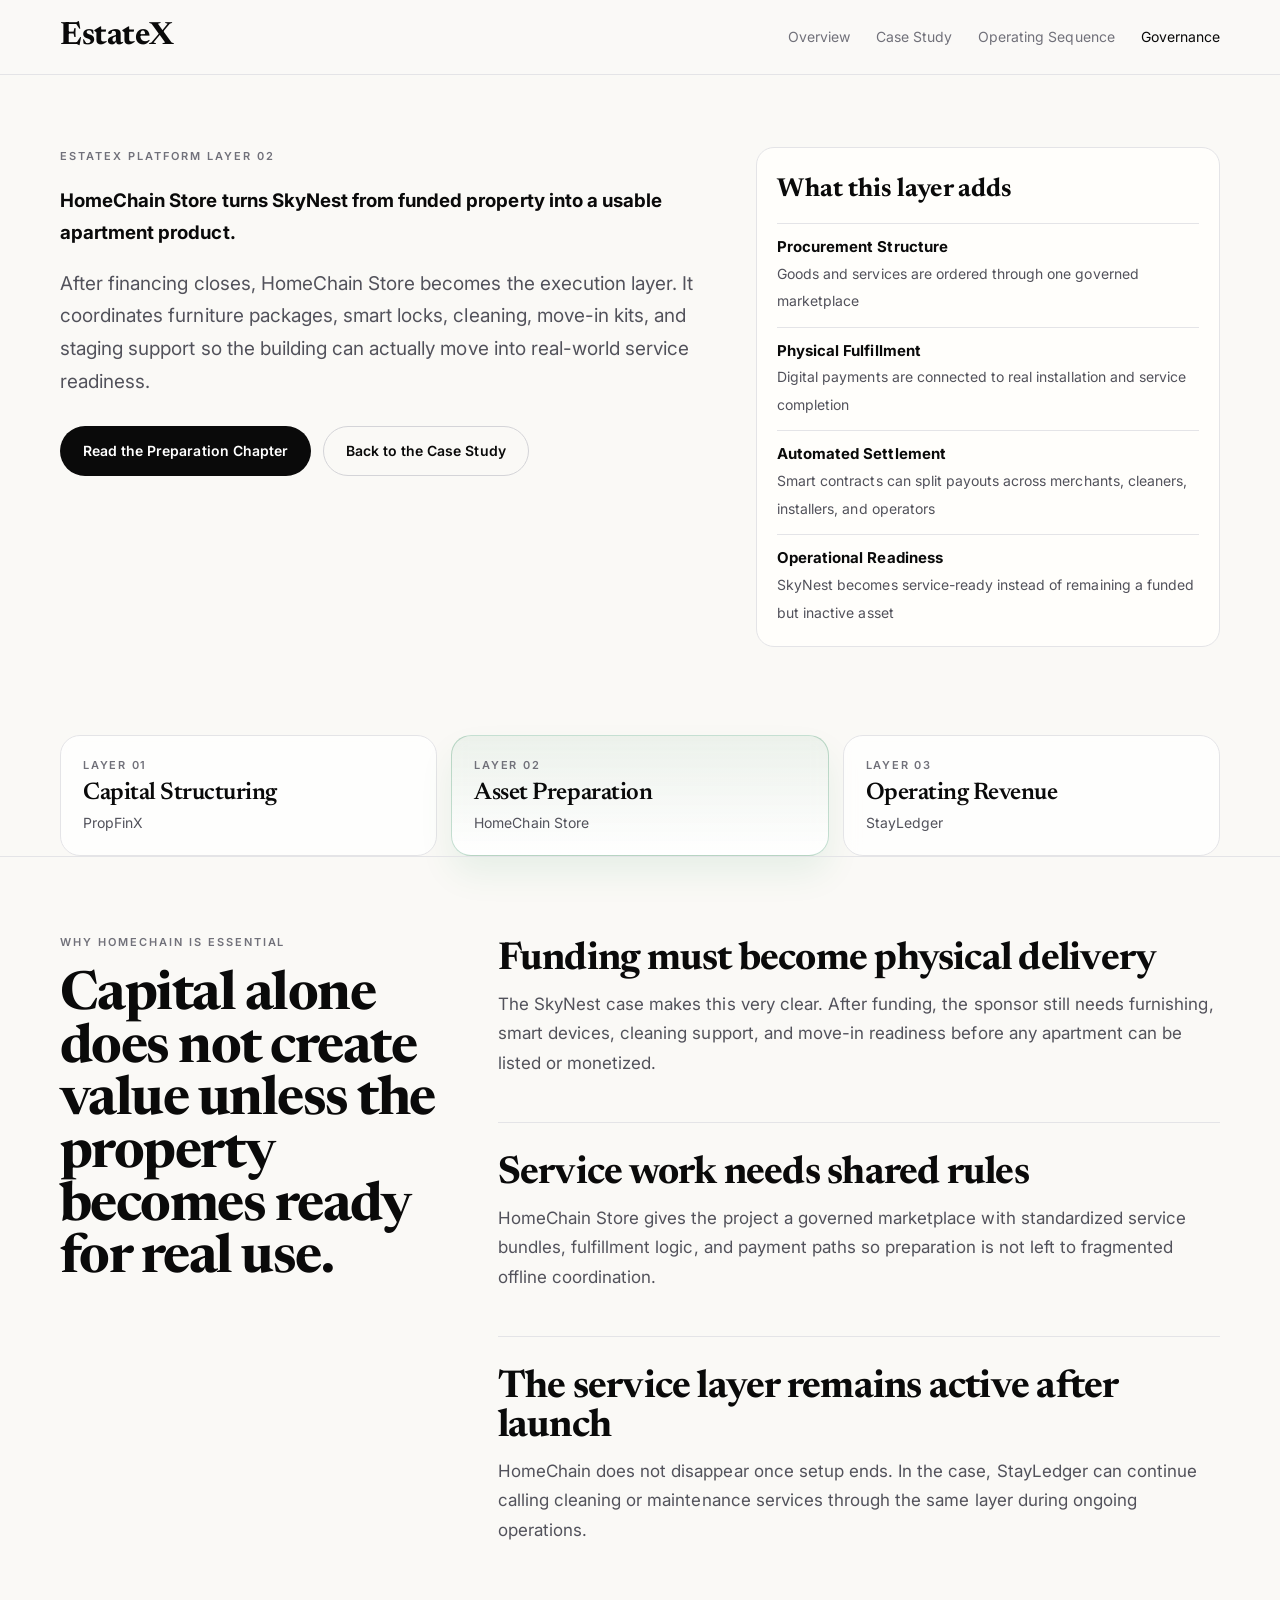
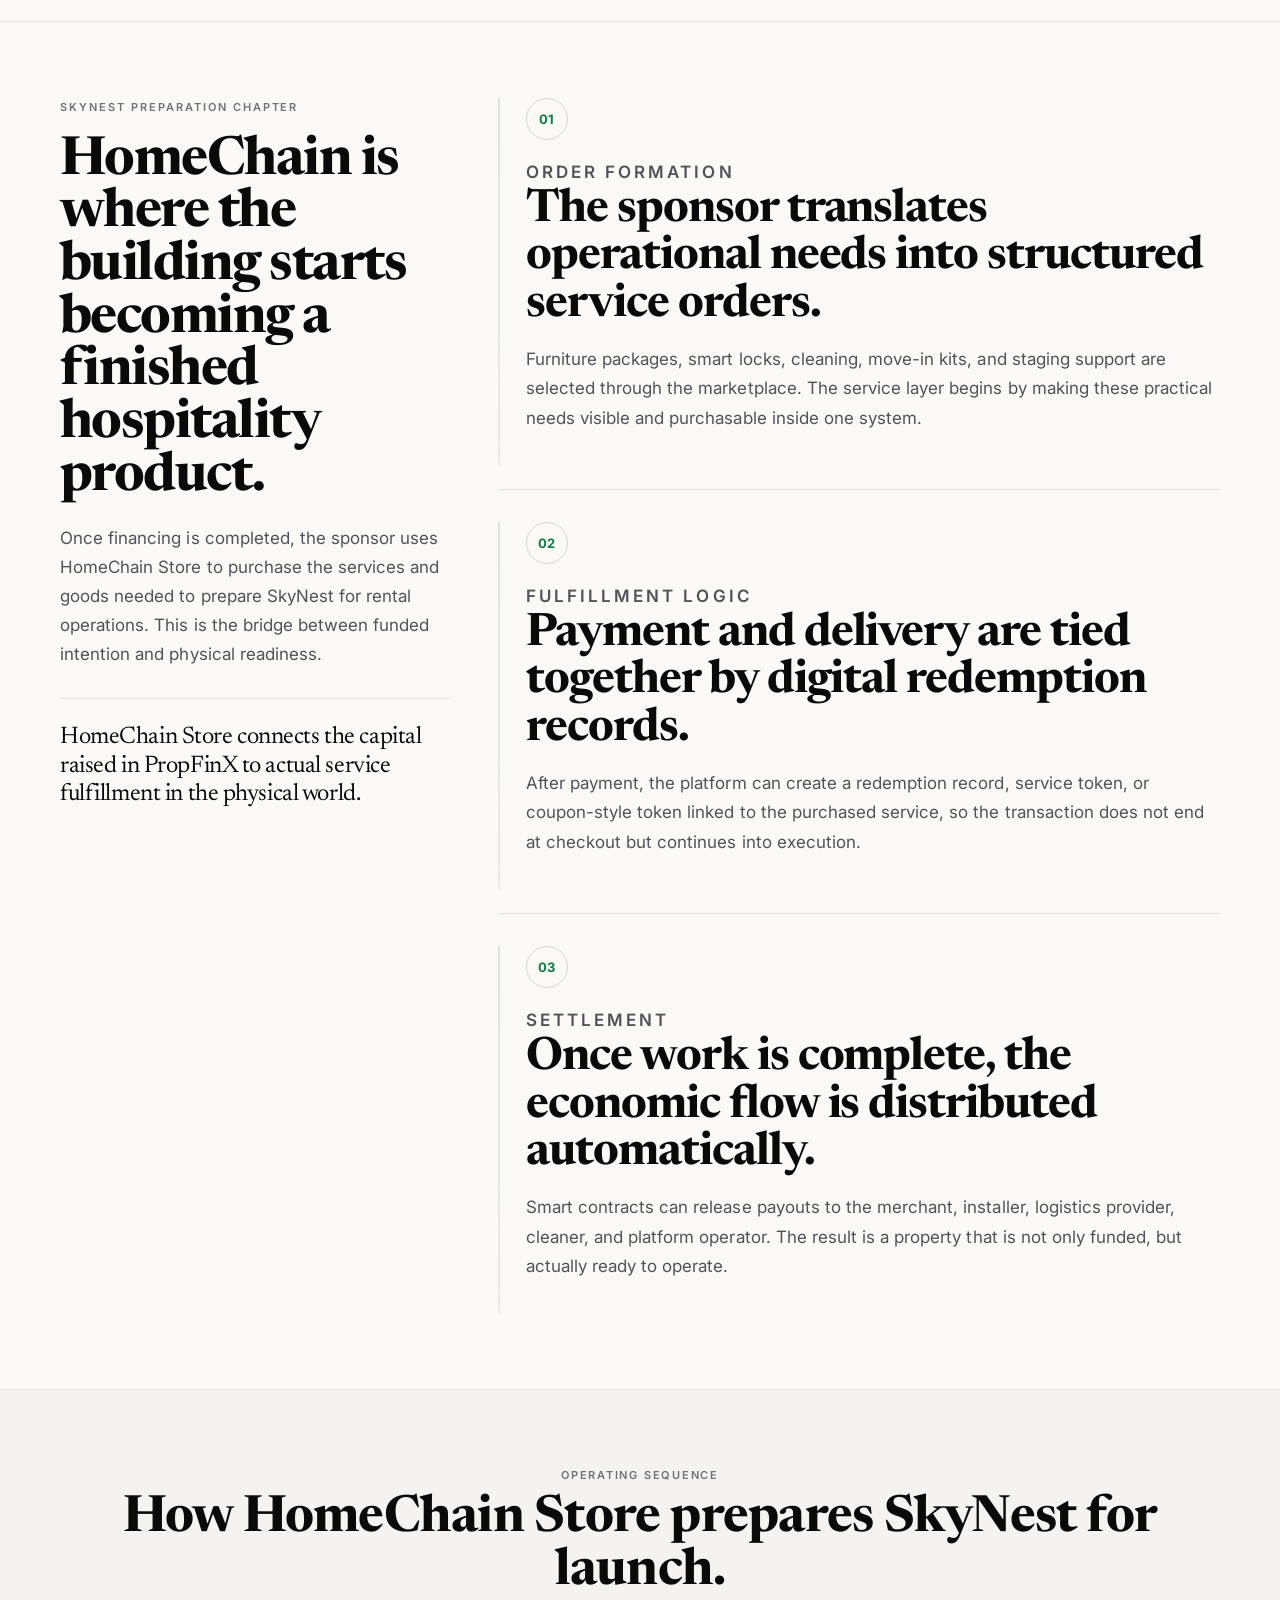
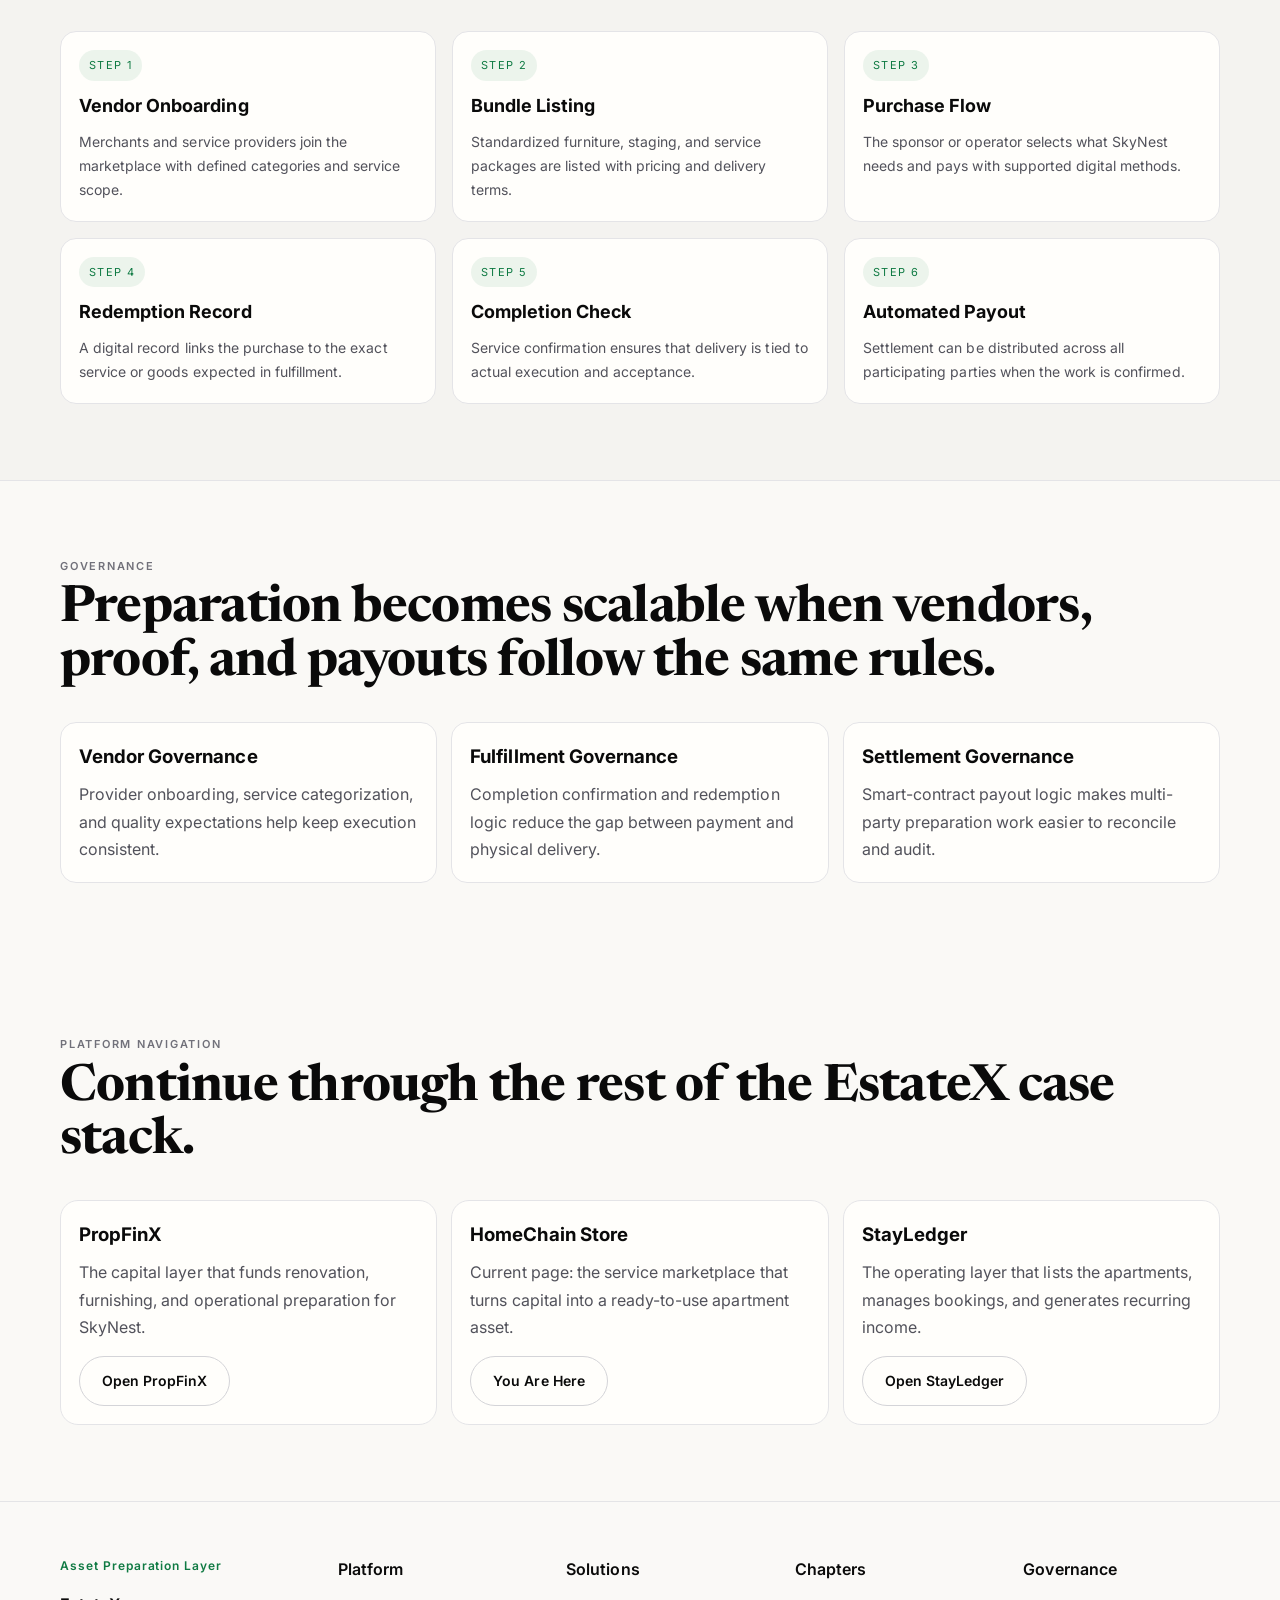
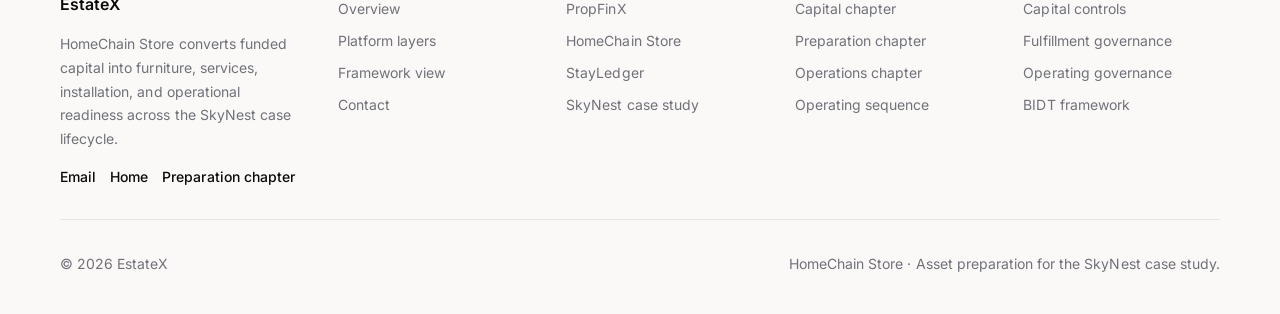
==== homechain.html @ 95f7ba88 "Refine EstateX case study site experience" ====
<!doctype html>
<html lang="en">
  <head>
    <meta charset="UTF-8" />
    <meta name="viewport" content="width=device-width, initial-scale=1.0" />
    <title>HomeChain Store | EstateX</title>
    <link rel="preconnect" href="https://fonts.googleapis.com" />
    <link rel="preconnect" href="https://fonts.gstatic.com" crossorigin />
    <link
      href="https://fonts.googleapis.com/css2?family=Inter:wght@400;500;600;700&family=Newsreader:opsz,wght@6..72,500;6..72,700&display=swap"
      rel="stylesheet"
    />
    <link rel="stylesheet" href="styles.css" />
  </head>
  <body>
    <div class="progress"></div>
    <header class="site-header">
      <div class="shell header-inner">
        <a class="brand" href="index.html">EstateX</a>
        <nav class="nav">
          <a href="#overview" class="scroll-link">Overview</a>
          <a href="#case" class="scroll-link">Case Study</a>
          <a href="#model" class="scroll-link">Operating Sequence</a>
          <a href="#controls" class="scroll-link">Governance</a>
        </nav>
        <button class="nav-toggle" aria-label="Open navigation">Menu</button>
      </div>
    </header>

    <main>
      <section class="section prop-hero" data-reveal>
        <div class="shell prop-hero-grid">
          <article>
            <p class="eyebrow">EstateX Platform Layer 02</p>
            <h1>HomeChain Store turns SkyNest from funded property into a usable apartment product.</h1>
            <p class="lead">
              After financing closes, HomeChain Store becomes the execution layer. It coordinates furniture packages,
              smart locks, cleaning, move-in kits, and staging support so the building can actually move into
              real-world service readiness.
            </p>
            <div class="hero-actions">
              <a class="button solid scroll-link" href="#case">Read the Preparation Chapter</a>
              <a class="button ghost" href="index.html">Back to the Case Study</a>
            </div>
          </article>
          <aside class="prop-kpi">
            <h3>What this layer adds</h3>
            <ul>
              <li><strong>Procurement Structure</strong><span>Goods and services are ordered through one governed marketplace</span></li>
              <li><strong>Physical Fulfillment</strong><span>Digital payments are connected to real installation and service completion</span></li>
              <li><strong>Automated Settlement</strong><span>Smart contracts can split payouts across merchants, cleaners, installers, and operators</span></li>
              <li><strong>Operational Readiness</strong><span>SkyNest becomes service-ready instead of remaining a funded but inactive asset</span></li>
            </ul>
          </aside>
        </div>
      </section>

      <section class="service-stageband section-tight" data-reveal>
        <div class="shell service-stagegrid">
          <a class="service-stage" href="propfinx.html">
            <span>Layer 01</span>
            <strong>Capital Structuring</strong>
            <em>PropFinX</em>
          </a>
          <a class="service-stage is-current" href="homechain.html">
            <span>Layer 02</span>
            <strong>Asset Preparation</strong>
            <em>HomeChain Store</em>
          </a>
          <a class="service-stage" href="stayledger.html">
            <span>Layer 03</span>
            <strong>Operating Revenue</strong>
            <em>StayLedger</em>
          </a>
        </div>
      </section>

      <section id="overview" class="section section-divided" data-reveal>
        <div class="shell editorial-split">
          <div class="editorial-heading">
            <p class="section-kicker">Why HomeChain is essential</p>
            <h2>Capital alone does not create value unless the property becomes ready for real use.</h2>
          </div>
          <div class="editorial-list">
            <article class="editorial-item">
              <h3>Funding must become physical delivery</h3>
              <p>
                The SkyNest case makes this very clear. After funding, the sponsor still needs furnishing, smart
                devices, cleaning support, and move-in readiness before any apartment can be listed or monetized.
              </p>
            </article>
            <article class="editorial-item">
              <h3>Service work needs shared rules</h3>
              <p>
                HomeChain Store gives the project a governed marketplace with standardized service bundles, fulfillment
                logic, and payment paths so preparation is not left to fragmented offline coordination.
              </p>
            </article>
            <article class="editorial-item">
              <h3>The service layer remains active after launch</h3>
              <p>
                HomeChain does not disappear once setup ends. In the case, StayLedger can continue calling cleaning or
                maintenance services through the same layer during ongoing operations.
              </p>
            </article>
          </div>
        </div>
      </section>

      <section id="case" class="section" data-reveal>
        <div class="shell editorial-split case-layout">
          <div class="editorial-heading sticky-column">
            <p class="section-kicker">SkyNest Preparation Chapter</p>
            <h2>HomeChain is where the building starts becoming a finished hospitality product.</h2>
            <p class="case-intro">
              Once financing is completed, the sponsor uses HomeChain Store to purchase the services and goods needed
              to prepare SkyNest for rental operations. This is the bridge between funded intention and physical
              readiness.
            </p>
            <div class="case-pullquote">
              <p>HomeChain Store connects the capital raised in PropFinX to actual service fulfillment in the physical world.</p>
            </div>
          </div>
          <div class="story-rail">
            <article class="story-step" data-reveal>
              <span class="story-index">01</span>
              <p class="story-label">Order Formation</p>
              <h3>The sponsor translates operational needs into structured service orders.</h3>
              <p>
                Furniture packages, smart locks, cleaning, move-in kits, and staging support are selected through the
                marketplace. The service layer begins by making these practical needs visible and purchasable inside
                one system.
              </p>
            </article>
            <article class="story-step" data-reveal>
              <span class="story-index">02</span>
              <p class="story-label">Fulfillment Logic</p>
              <h3>Payment and delivery are tied together by digital redemption records.</h3>
              <p>
                After payment, the platform can create a redemption record, service token, or coupon-style token linked
                to the purchased service, so the transaction does not end at checkout but continues into execution.
              </p>
            </article>
            <article class="story-step" data-reveal>
              <span class="story-index">03</span>
              <p class="story-label">Settlement</p>
              <h3>Once work is complete, the economic flow is distributed automatically.</h3>
              <p>
                Smart contracts can release payouts to the merchant, installer, logistics provider, cleaner, and
                platform operator. The result is a property that is not only funded, but actually ready to operate.
              </p>
            </article>
          </div>
        </div>
      </section>

      <section id="model" class="section alternate-bg" data-reveal>
        <div class="shell">
          <header class="section-head text-center">
            <p>Operating Sequence</p>
            <h2>How HomeChain Store prepares SkyNest for launch.</h2>
          </header>
          <div class="icon-theme-grid">
            <article>
              <div class="icon-tag">Step 1</div>
              <h3>Vendor Onboarding</h3>
              <p>Merchants and service providers join the marketplace with defined categories and service scope.</p>
            </article>
            <article>
              <div class="icon-tag">Step 2</div>
              <h3>Bundle Listing</h3>
              <p>Standardized furniture, staging, and service packages are listed with pricing and delivery terms.</p>
            </article>
            <article>
              <div class="icon-tag">Step 3</div>
              <h3>Purchase Flow</h3>
              <p>The sponsor or operator selects what SkyNest needs and pays with supported digital methods.</p>
            </article>
            <article>
              <div class="icon-tag">Step 4</div>
              <h3>Redemption Record</h3>
              <p>A digital record links the purchase to the exact service or goods expected in fulfillment.</p>
            </article>
            <article>
              <div class="icon-tag">Step 5</div>
              <h3>Completion Check</h3>
              <p>Service confirmation ensures that delivery is tied to actual execution and acceptance.</p>
            </article>
            <article>
              <div class="icon-tag">Step 6</div>
              <h3>Automated Payout</h3>
              <p>Settlement can be distributed across all participating parties when the work is confirmed.</p>
            </article>
          </div>
        </div>
      </section>

      <section id="controls" class="section" data-reveal>
        <div class="shell">
          <header class="section-head">
            <p>Governance</p>
            <h2>Preparation becomes scalable when vendors, proof, and payouts follow the same rules.</h2>
          </header>
          <div class="controls-grid">
            <article>
              <h3>Vendor Governance</h3>
              <p>Provider onboarding, service categorization, and quality expectations help keep execution consistent.</p>
            </article>
            <article>
              <h3>Fulfillment Governance</h3>
              <p>Completion confirmation and redemption logic reduce the gap between payment and physical delivery.</p>
            </article>
            <article>
              <h3>Settlement Governance</h3>
              <p>Smart-contract payout logic makes multi-party preparation work easier to reconcile and audit.</p>
            </article>
          </div>
        </div>
      </section>

      <section class="section" data-reveal>
        <div class="shell">
          <header class="section-head">
            <p>Platform Navigation</p>
            <h2>Continue through the rest of the EstateX case stack.</h2>
          </header>
          <div class="module-grid">
            <article>
              <h3>PropFinX</h3>
              <p>The capital layer that funds renovation, furnishing, and operational preparation for SkyNest.</p>
              <a class="button ghost" href="propfinx.html">Open PropFinX</a>
            </article>
            <article>
              <h3>HomeChain Store</h3>
              <p>Current page: the service marketplace that turns capital into a ready-to-use apartment asset.</p>
              <a class="button ghost" href="homechain.html">You Are Here</a>
            </article>
            <article>
              <h3>StayLedger</h3>
              <p>The operating layer that lists the apartments, manages bookings, and generates recurring income.</p>
              <a class="button ghost" href="stayledger.html">Open StayLedger</a>
            </article>
          </div>
        </div>
      </section>
    </main>

    <footer class="site-footer site-footer-rich">
      <div class="shell">
        <div class="footer-grid">
          <div class="footer-brand">
            <p class="footer-badge">Asset Preparation Layer</p>
            <h3>EstateX</h3>
            <p>
              HomeChain Store converts funded capital into furniture, services, installation, and operational readiness
              across the SkyNest case lifecycle.
            </p>
            <div class="footer-social">
              <a href="mailto:contact@estatex.io">Email</a>
              <a href="index.html">Home</a>
              <a href="#case" class="scroll-link">Preparation chapter</a>
            </div>
          </div>
          <div class="footer-column">
            <h4>Platform</h4>
            <div class="footer-links">
              <a href="index.html#overview">Overview</a>
              <a href="index.html#layers">Platform layers</a>
              <a href="index.html#bidi">Framework view</a>
              <a href="index.html#cta">Contact</a>
            </div>
          </div>
          <div class="footer-column">
            <h4>Solutions</h4>
            <div class="footer-links">
              <a href="propfinx.html">PropFinX</a>
              <a href="homechain.html">HomeChain Store</a>
              <a href="stayledger.html">StayLedger</a>
              <a href="index.html#case">SkyNest case study</a>
            </div>
          </div>
          <div class="footer-column">
            <h4>Chapters</h4>
            <div class="footer-links">
              <a href="propfinx.html#case">Capital chapter</a>
              <a href="#case" class="scroll-link">Preparation chapter</a>
              <a href="stayledger.html#case">Operations chapter</a>
              <a href="#model" class="scroll-link">Operating sequence</a>
            </div>
          </div>
          <div class="footer-column">
            <h4>Governance</h4>
            <div class="footer-links">
              <a href="propfinx.html#controls">Capital controls</a>
              <a href="#controls" class="scroll-link">Fulfillment governance</a>
              <a href="stayledger.html#controls">Operating governance</a>
              <a href="index.html#bidi">BIDT framework</a>
            </div>
          </div>
        </div>
        <div class="footer-bottom">
          <p>© 2026 EstateX</p>
          <p>HomeChain Store · Asset preparation for the SkyNest case study.</p>
        </div>
      </div>
    </footer>

    <button class="to-top" aria-label="Back to top">↑</button>
    <script src="app.js"></script>
  </body>
</html>
---- styles.css ----
*,
*::before,
*::after {
  box-sizing: border-box;
}

:root {
  --paper: #faf9f6;
  --ink-950: #0a0a0a;
  --ink-800: #1a1a1a;
  --ink-600: #52525b;
  --ink-500: #71717a;
  --line: #e4e4e7;
  --line-strong: #d4d4d8;
  --accent: #0f7a43;
  --accent-soft: rgba(15, 122, 67, 0.08);
  --shadow: 0 10px 30px -3px rgba(0, 0, 0, 0.08);
  --shadow-premium: 0 20px 40px -8px rgba(0, 0, 0, 0.12);
}

html {
  scroll-behavior: smooth;
}

body {
  margin: 0;
  background: var(--paper);
  color: var(--ink-950);
  font-family: "Inter", "PingFang SC", "Microsoft YaHei", sans-serif;
  line-height: 1.72;
  letter-spacing: 0.002em;
}

a {
  color: inherit;
  text-decoration: none;
}

.shell {
  width: min(1160px, 92vw);
  margin: 0 auto;
}

.progress {
  position: fixed;
  top: 0;
  left: 0;
  width: 0;
  height: 2px;
  background: var(--ink-950);
  z-index: 40;
}

.site-header {
  position: sticky;
  top: 0;
  z-index: 30;
  border-bottom: 1px solid var(--line);
  background: color-mix(in srgb, var(--paper) 92%, white 8%);
  backdrop-filter: blur(10px);
}

.header-inner {
  min-height: 74px;
  display: flex;
  align-items: center;
  justify-content: space-between;
  gap: 24px;
}

.brand {
  font-family: "Newsreader", "Georgia", serif;
  font-size: 32px;
  font-weight: 700;
  letter-spacing: -0.012em;
}

.nav {
  display: flex;
  align-items: center;
  gap: 26px;
  font-size: 14px;
}

.nav a {
  color: var(--ink-500);
  transition: color 0.24s ease;
}

.nav a.active,
.nav a:hover {
  color: var(--ink-950);
}

.nav-toggle {
  display: none;
  border: 1px solid var(--line-strong);
  background: transparent;
  color: var(--ink-950);
  border-radius: 999px;
  padding: 7px 13px;
  font-size: 13px;
}

.hero {
  padding: 88px 0 76px;
}

.hero-grid {
  display: grid;
  grid-template-columns: minmax(0, 1.45fr) minmax(0, 0.85fr);
  gap: 52px;
  align-items: start;
}

.eyebrow {
  margin: 0;
  color: var(--ink-500);
  font-size: 11px;
  text-transform: uppercase;
  letter-spacing: 0.18em;
  font-weight: 600;
}

.hero h1 {
  margin: 16px 0 20px;
  font-family: "Newsreader", "Georgia", serif;
  font-size: clamp(46px, 6.4vw, 86px);
  line-height: 0.98;
  letter-spacing: -0.02em;
}

.lead {
  margin: 0 0 14px;
  max-width: 760px;
  font-size: 19px;
  color: var(--ink-600);
}

.hero-actions {
  margin-top: 28px;
  display: flex;
  flex-wrap: wrap;
  gap: 12px;
}

.button {
  display: inline-flex;
  align-items: center;
  justify-content: center;
  border-radius: 999px;
  padding: 12px 22px;
  font-size: 14px;
  font-weight: 600;
  transition: all 0.22s ease;
  border: 1px solid transparent;
}

.button.solid {
  background: var(--ink-950);
  color: white;
}

.button.solid:hover {
  transform: translateY(-1px);
}

.button.ghost {
  border-color: var(--line-strong);
  color: var(--ink-950);
}

.button.ghost:hover {
  background: #f5f2eb;
}

.hero-meta {
  margin: 24px 0 0;
  padding: 0;
  list-style: none;
  color: var(--ink-500);
  font-size: 14px;
  display: grid;
  gap: 4px;
}

.hero-aside {
  border: 1px solid var(--line);
  border-radius: 20px;
  background: #fffefb;
  padding: 32px;
  box-shadow: var(--shadow);
  display: flex;
  flex-direction: column;
}

.flow-diagram {
  position: relative;
  display: flex;
  flex-direction: column;
  align-items: center;
  gap: 28px;
  padding-bottom: 24px;
}

.flow-diagram::before {
  content: '';
  position: absolute;
  top: 20px;
  bottom: 40px;
  left: 50%;
  transform: translateX(-50%);
  width: 2px;
  background-image: linear-gradient(to bottom, var(--ink-500) 50%, transparent 50%);
  background-size: 2px 10px;
  z-index: 0;
}

.flow-box {
  position: relative;
  z-index: 1;
  padding: 16px 24px;
  border-radius: 8px;
  font-size: 15px;
  font-weight: 600;
  text-align: center;
  width: 90%;
  letter-spacing: -0.01em;
}

.top-box {
  background: linear-gradient(180deg, #91b59a 0%, #68736a 100%);
  color: #ffffff;
  text-shadow: 0 1px 2px rgba(0,0,0,0.3);
  border: 1px solid rgba(0,0,0,0.1);
  box-shadow: 0 4px 12px rgba(0,0,0,0.1);
}

.middle-box {
  background: #ffffff;
  color: var(--ink-950);
  border: 2px solid var(--ink-600);
  box-shadow: 0 4px 12px rgba(0,0,0,0.05);
}

.bottom-box {
  background: #4a4a4a;
  color: #e0e0e0;
  border: 1px solid rgba(0,0,0,0.2);
  width: 80%;
  box-shadow: 0 4px 12px rgba(0,0,0,0.1);
}

.aside-note {
  border-top: 1px solid var(--line);
  padding-top: 20px;
}

.aside-note p {
  margin: 0 0 6px;
  font-size: 11px;
  color: var(--ink-500);
  text-transform: uppercase;
  letter-spacing: 0.15em;
  font-weight: 600;
}

.aside-note h3 {
  margin: 0;
  font-size: 16px;
  font-weight: 700;
  color: var(--ink-950);
}

.aside-note ul {
  margin: 12px 0 0;
  padding-left: 18px;
  color: var(--ink-600);
  font-size: 13px;
  display: grid;
  gap: 6px;
}

.section {
  padding: 76px 0;
}

.section-head {
  margin-bottom: 32px;
}

.section-head p {
  margin: 0 0 8px;
  color: var(--ink-500);
  text-transform: uppercase;
  letter-spacing: 0.16em;
  font-size: 11px;
  font-weight: 600;
}

.section-head h2 {
  margin: 0;
  font-family: "Newsreader", "Georgia", serif;
  font-size: clamp(32px, 4vw, 52px);
  line-height: 1.04;
  letter-spacing: -0.015em;
}

.text-flow {
  max-width: 860px;
}

.text-flow p {
  margin: 0 0 16px;
  color: var(--ink-600);
  font-size: 18px;
}

.long-divider {
  height: 1px;
  margin: 34px 0;
  background: var(--line);
  position: relative;
}

.long-divider::after {
  content: "";
  position: absolute;
  inset: -1px 0 auto auto;
  width: 140px;
  height: 3px;
  background: var(--ink-950);
}

blockquote {
  margin: 0;
  border-left: 2px solid var(--ink-950);
  padding: 14px 0 14px 24px;
  font-size: 21px;
  line-height: 1.45;
  color: var(--ink-800);
  font-family: "Newsreader", "Georgia", serif;
}

.service-tabs {
  display: flex;
  flex-wrap: wrap;
  gap: 8px;
  margin-bottom: 18px;
}

.tab {
  border: 1px solid var(--line-strong);
  background: #fffefb;
  border-radius: 999px;
  padding: 8px 14px;
  font-size: 13px;
  color: var(--ink-600);
  transition: all 0.22s ease;
}

.tab.is-active {
  border-color: var(--ink-950);
  color: var(--ink-950);
  background: #f8f5ee;
}

.service-panel {
  display: none;
  border: 1px solid var(--line);
  border-radius: 22px;
  background: #fffefb;
  padding: 24px;
  box-shadow: var(--shadow);
}

.service-panel.is-active {
  display: block;
  animation: fadeUp 0.45s ease;
}

.service-panel h3 {
  margin: 0 0 10px;
  font-size: 24px;
  font-family: "Newsreader", "Georgia", serif;
  letter-spacing: -0.01em;
}

.service-panel p {
  margin: 0 0 14px;
  color: var(--ink-600);
}

.service-panel ul {
  margin: 0;
  padding-left: 18px;
  color: var(--ink-600);
  display: grid;
  gap: 8px;
}

.timeline {
  display: grid;
  gap: 18px;
}

.timeline article {
  border: 1px solid var(--line);
  border-radius: 20px;
  padding: 20px 22px;
  background: #fffefb;
  display: grid;
  grid-template-columns: 48px 1fr;
  gap: 14px;
  align-items: start;
}

.timeline span {
  display: inline-grid;
  place-items: center;
  width: 42px;
  height: 42px;
  border-radius: 50%;
  border: 1px solid var(--line-strong);
  font-weight: 700;
  font-size: 13px;
  color: var(--accent);
}

.timeline h3 {
  margin: 0 0 4px;
  font-size: 21px;
  font-family: "Newsreader", "Georgia", serif;
  grid-column: 2;
}

.timeline p {
  margin: 0;
  color: var(--ink-600);
  grid-column: 2;
  max-width: 760px;
}

.bidi-layout {
  display: grid;
  grid-template-columns: minmax(0, 1fr) minmax(0, 1fr);
  gap: 24px;
}

.bidi-intro p {
  margin: 0;
  color: var(--ink-600);
}

.bidi-grid {
  display: grid;
  grid-template-columns: repeat(2, minmax(0, 1fr));
  gap: 14px;
}

.bidi-grid article {
  border: 1px solid var(--line);
  border-radius: 18px;
  padding: 18px;
  background: #fffefb;
}

.module-grid {
  display: grid;
  grid-template-columns: repeat(3, minmax(0, 1fr));
  gap: 14px;
}

.module-grid article {
  border: 1px solid var(--line);
  border-radius: 18px;
  padding: 18px;
  background: #fffefb;
}

.module-grid h3 {
  margin: 0 0 8px;
}

.module-grid p {
  margin: 0 0 14px;
  color: var(--ink-600);
  min-height: 70px;
}

.bidi-grid h3 {
  margin: 0 0 6px;
  font-size: 16px;
}

.bidi-grid p {
  margin: 0;
  color: var(--ink-600);
  font-size: 14px;
}

.cta {
  border: 1px solid var(--line);
  border-radius: 24px;
  padding: 30px;
  display: flex;
  justify-content: space-between;
  gap: 26px;
  flex-wrap: wrap;
  background: #fffefb;
}

.cta h2 {
  margin: 0 0 8px;
  font-family: "Newsreader", "Georgia", serif;
  font-size: clamp(30px, 4vw, 46px);
  line-height: 1.05;
  letter-spacing: -0.015em;
}

.cta p {
  margin: 0;
  color: var(--ink-600);
  max-width: 760px;
}

.cta-actions {
  display: flex;
  gap: 12px;
  align-items: flex-start;
}

.site-footer {
  border-top: 1px solid var(--line);
  padding: 28px 0 38px;
}

.footer {
  display: flex;
  justify-content: space-between;
  gap: 20px;
  flex-wrap: wrap;
  color: var(--ink-500);
  font-size: 14px;
}

.to-top {
  position: fixed;
  right: 20px;
  bottom: 20px;
  width: 40px;
  height: 40px;
  border-radius: 50%;
  border: 1px solid var(--line-strong);
  background: #fffefb;
  color: var(--ink-950);
  opacity: 0;
  pointer-events: none;
  transition: all 0.22s ease;
}

.to-top.show {
  opacity: 1;
  pointer-events: auto;
}

[data-reveal] {
  opacity: 0;
  transform: translateY(16px);
  transition: all 0.65s ease;
}

[data-reveal].is-visible {
  opacity: 1;
  transform: translateY(0);
}

@keyframes fadeUp {
  from {
    opacity: 0;
    transform: translateY(8px);
  }
  to {
    opacity: 1;
    transform: translateY(0);
  }
}

@media (max-width: 980px) {
  .hero-grid,
  .bidi-layout {
    grid-template-columns: 1fr;
  }

  .hero h1 {
    font-size: clamp(40px, 11vw, 64px);
  }
}

@media (max-width: 860px) {
  .nav {
    position: absolute;
    right: 4vw;
    top: 64px;
    flex-direction: column;
    align-items: flex-start;
    gap: 10px;
    padding: 14px;
    border: 1px solid var(--line-strong);
    border-radius: 14px;
    background: #fffefb;
    opacity: 0;
    pointer-events: none;
    transform: translateY(-8px);
    transition: all 0.24s ease;
  }

  .nav.open {
    opacity: 1;
    pointer-events: auto;
    transform: translateY(0);
  }

  .nav-toggle {
    display: inline-flex;
  }
}

@media (max-width: 680px) {
  .hero {
    padding-top: 62px;
  }

  .service-panel,
  .cta {
    padding: 20px;
  }

  blockquote {
    font-size: 18px;
  }
}

.prop-hero {
  padding-top: 72px;
}

.prop-hero-grid {
  display: grid;
  grid-template-columns: minmax(0, 1.3fr) minmax(0, 0.9fr);
  gap: 26px;
  align-items: start;
}

.prop-kpi {
  border: 1px solid var(--line);
  border-radius: 18px;
  padding: 20px;
  background: #fffefb;
}

.prop-kpi h3 {
  margin: 0 0 10px;
  font-family: "Newsreader", "Georgia", serif;
  font-size: 26px;
}

.prop-kpi ul {
  list-style: none;
  margin: 0;
  padding: 0;
  display: grid;
  gap: 12px;
}

.prop-kpi li {
  border-top: 1px solid var(--line);
  padding-top: 10px;
}

.prop-kpi li strong {
  display: block;
  font-size: 15px;
}

.prop-kpi li span {
  color: var(--ink-600);
  font-size: 14px;
}

.prop-two-col {
  display: grid;
  grid-template-columns: repeat(2, minmax(0, 1fr));
  gap: 24px;
}

.prop-two-col p {
  margin: 0;
  color: var(--ink-600);
}

.icon-theme-grid {
  display: grid;
  grid-template-columns: repeat(3, minmax(0, 1fr));
  gap: 16px;
}

.icon-theme-grid article,
.case-card,
.controls-grid article {
  border: 1px solid var(--line);
  border-radius: 16px;
  background: #fffefb;
  padding: 18px;
}

.icon-tag {
  display: inline-block;
  font-size: 11px;
  letter-spacing: 0.12em;
  text-transform: uppercase;
  color: var(--accent);
  background: var(--accent-soft);
  border-radius: 999px;
  padding: 6px 10px;
  margin-bottom: 10px;
}

.icon-theme-grid h3 {
  margin: 0 0 8px;
  font-size: 18px;
}

.icon-theme-grid p {
  margin: 0;
  color: var(--ink-600);
  font-size: 14px;
}

.case-card p {
  margin: 0 0 14px;
  color: var(--ink-600);
}

.hc-flow {
  display: grid;
  grid-template-columns: repeat(3, minmax(0, 1fr));
  gap: 12px;
  margin: 0 0 14px;
}

.hc-flow div {
  border: 1px dashed var(--line-strong);
  border-radius: 12px;
  padding: 12px;
}

.hc-flow h3 {
  margin: 0 0 6px;
  font-size: 15px;
}

.hc-flow p {
  margin: 0;
  font-size: 14px;
}

.case-metrics {
  display: grid;
  grid-template-columns: repeat(4, minmax(0, 1fr));
  gap: 12px;
}

.case-metrics div {
  border: 1px dashed var(--line-strong);
  border-radius: 12px;
  padding: 10px;
}

.case-metrics span {
  display: block;
  font-size: 11px;
  text-transform: uppercase;
  letter-spacing: 0.1em;
  color: var(--ink-500);
  margin-bottom: 6px;
}

.case-metrics strong {
  font-size: 14px;
}

.controls-grid {
  display: grid;
  grid-template-columns: repeat(3, minmax(0, 1fr));
  gap: 14px;
}

.controls-grid h3 {
  margin: 0 0 8px;
}

.controls-grid p {
  margin: 0;
  color: var(--ink-600);
}

@media (max-width: 980px) {
  .prop-hero-grid,
  .prop-two-col,
  .icon-theme-grid,
  .hc-flow,
  .case-metrics,
  .controls-grid,
  .module-grid {
    grid-template-columns: 1fr;
  }
}


/* Premium Card Enhancements */
.premium-card {
  background: #ffffff;
  border: 1px solid var(--line);
  border-radius: 24px;
  box-shadow: var(--shadow);
  transition: transform 0.3s ease, box-shadow 0.3s ease;
}
.premium-card:hover {
  transform: translateY(-4px);
  box-shadow: var(--shadow-premium);
}

/* Alternate Background for Sections */
.alternate-bg {
  background: #f4f3f0;
  border-top: 1px solid var(--line);
  border-bottom: 1px solid var(--line);
}

/* Typography & Layout Utilities */
.text-center {
  text-align: center;
  display: flex;
  flex-direction: column;
  align-items: center;
}
.lead-center {
  max-width: 680px;
  margin: 12px auto 0;
  color: var(--ink-600);
  font-size: 18px;
}

/* Lifecycle Grid */
.lifecycle-grid {
  display: grid;
  grid-template-columns: repeat(3, minmax(0, 1fr));
  gap: 24px;
  margin-top: 40px;
}
.lifecycle-card {
  padding: 32px;
  display: flex;
  flex-direction: column;
  background: #ffffff;
  border-radius: 20px;
  box-shadow: 0 12px 36px rgba(0,0,0,0.06);
  border: none;
}
.card-phase {
  font-size: 11px;
  text-transform: uppercase;
  letter-spacing: 0.15em;
  color: var(--accent);
  font-weight: 700;
  margin-bottom: 20px;
}
.lifecycle-card h3 {
  margin: 0 0 12px;
  font-family: "Newsreader", "Georgia", serif;
  font-size: 32px;
  color: #000;
  letter-spacing: -0.02em;
}
.card-subtitle {
  font-size: 15px;
  color: #000;
  font-weight: 700;
  margin: 0 0 20px;
}
.card-desc {
  color: var(--ink-600);
  font-size: 15px;
  line-height: 1.6;
  margin: 0 0 28px;
  flex-grow: 1;
}
.card-features {
  list-style: none;
  padding: 0;
  margin: 0 0 36px;
  display: grid;
  gap: 12px;
  font-size: 14px;
  color: var(--ink-600);
}
.card-features li {
  position: relative;
  padding-left: 24px;
  line-height: 1.4;
}
.card-features li::before {
  content: "";
  position: absolute;
  left: 0;
  top: 4px;
  width: 14px;
  height: 14px;
  background-image: url('data:image/svg+xml;utf8,<svg xmlns="http://www.w3.org/2000/svg" viewBox="0 0 24 24" fill="none" stroke="%230f7a43" stroke-width="3" stroke-linecap="round" stroke-linejoin="round"><polyline points="20 6 9 17 4 12"></polyline></svg>');
  background-size: contain;
  background-repeat: no-repeat;
}
.card-btn {
  width: 100%;
  margin-top: auto;
  border-radius: 999px;
  padding: 12px 24px;
  font-weight: 600;
  font-size: 14px;
  border: 1px solid var(--line-strong);
  background: transparent;
  color: var(--ink-950);
  transition: all 0.2s ease;
  display: inline-flex;
  justify-content: center;
  align-items: center;
}
.card-btn:hover {
  background: #f8f9fa;
  border-color: var(--ink-800);
}

/* BIDI Tabs & Panels */
.bidi-container {
  padding: 40px;
  margin-top: 40px;
}
.bidi-tabs {
  display: flex;
  justify-content: center;
  flex-wrap: wrap;
  gap: 12px;
  margin-bottom: 32px;
  border-bottom: 1px solid var(--line);
  padding-bottom: 20px;
}
.bidi-tab {
  background: transparent;
  border: none;
  font-size: 16px;
  font-weight: 600;
  color: var(--ink-500);
  padding: 8px 16px;
  cursor: pointer;
  transition: color 0.2s;
  position: relative;
}
.bidi-tab.is-active {
  color: var(--ink-950);
}
.bidi-tab.is-active::after {
  content: "";
  position: absolute;
  bottom: -21px;
  left: 0;
  width: 100%;
  height: 2px;
  background: var(--ink-950);
}
.bidi-panel {
  display: none;
  animation: fadeUp 0.4s ease;
}
.bidi-panel.is-active {
  display: block;
}
.bidi-matrix {
  display: grid;
  grid-template-columns: repeat(2, minmax(0, 1fr));
  gap: 24px;
}
.bidi-item {
  background: #faf9f6;
  border: 1px solid var(--line);
  border-radius: 16px;
  padding: 24px;
}
.bidi-item p {
  margin: 0;
  color: var(--ink-600);
  font-size: 15px;
  line-height: 1.6;
}

@media (max-width: 980px) {
  .lifecycle-grid, .bidi-matrix {
    grid-template-columns: 1fr;
  }
  .bidi-container {
    padding: 24px;
  }
}

.hero-grid-editorial {
  grid-template-columns: minmax(0, 1.2fr) minmax(320px, 0.8fr);
  align-items: center;
}

.section-divided {
  border-top: 1px solid var(--line);
  border-bottom: 1px solid var(--line);
}

.section-kicker {
  margin: 0 0 18px;
  color: var(--ink-500);
  font-size: 11px;
  font-weight: 600;
  text-transform: uppercase;
  letter-spacing: 0.18em;
}

.editorial-split {
  display: grid;
  grid-template-columns: minmax(260px, 0.95fr) minmax(0, 1.45fr);
  gap: 56px;
}

.editorial-heading h2 {
  margin: 0;
  font-family: "Newsreader", "Georgia", serif;
  font-size: clamp(42px, 5vw, 70px);
  line-height: 0.98;
  letter-spacing: -0.028em;
}

.editorial-list {
  display: grid;
  gap: 44px;
}

.editorial-item {
  padding-top: 8px;
}

.editorial-item + .editorial-item {
  border-top: 1px solid var(--line);
  padding-top: 32px;
}

.editorial-item h3 {
  margin: 0 0 10px;
  font-family: "Newsreader", "Georgia", serif;
  font-size: clamp(28px, 3vw, 42px);
  line-height: 1.02;
  letter-spacing: -0.02em;
}

.editorial-item p,
.case-intro,
.story-step p {
  margin: 0;
  color: var(--ink-600);
  font-size: 17px;
  line-height: 1.72;
}

.case-layout {
  align-items: start;
}

.sticky-column {
  position: sticky;
  top: 108px;
}

.case-intro {
  margin-top: 20px;
}

.case-pullquote {
  margin-top: 28px;
  padding-top: 24px;
  border-top: 1px solid var(--line);
}

.case-pullquote p {
  margin: 0;
  font-family: "Newsreader", "Georgia", serif;
  font-size: 28px;
  line-height: 1.2;
  letter-spacing: -0.018em;
  color: var(--ink-950);
}

.story-rail {
  display: grid;
  gap: 24px;
}

.story-step {
  padding: 32px 0;
  border-top: 1px solid var(--line);
  transition: transform 0.35s ease, opacity 0.35s ease;
}

.story-step:first-child {
  border-top: none;
  padding-top: 0;
}

.story-step.is-current {
  transform: translateX(8px);
}

.story-index {
  display: inline-flex;
  align-items: center;
  justify-content: center;
  width: 42px;
  height: 42px;
  margin-bottom: 18px;
  border: 1px solid var(--line-strong);
  border-radius: 50%;
  color: var(--accent);
  font-size: 13px;
  font-weight: 700;
}

.story-label {
  margin: 0 0 8px;
  color: var(--ink-500);
  font-size: 11px;
  font-weight: 600;
  letter-spacing: 0.18em;
  text-transform: uppercase;
}

.story-step h3 {
  margin: 0 0 16px;
  font-family: "Newsreader", "Georgia", serif;
  font-size: clamp(32px, 4vw, 46px);
  line-height: 1.03;
  letter-spacing: -0.022em;
}

.story-step p + p {
  margin-top: 16px;
}

.flow-box,
.lifecycle-card {
  transition: transform 0.35s ease, box-shadow 0.35s ease, border-color 0.35s ease, opacity 0.35s ease;
}

.flow-box:not(.is-current),
.lifecycle-card:not(.is-current) {
  opacity: 0.72;
}

.flow-box.is-current {
  transform: translateY(-4px);
}

.lifecycle-card.is-current {
  transform: translateY(-6px);
  box-shadow: 0 20px 42px rgba(0, 0, 0, 0.1);
}

.bidi-container {
  background: #ffffff;
}

.bidi-tabs {
  justify-content: flex-start;
}

.bidi-tab {
  padding-left: 0;
  padding-right: 20px;
  font-family: "Inter", "PingFang SC", "Microsoft YaHei", sans-serif;
}

.bidi-item {
  background: #ffffff;
}

.cta {
  align-items: flex-end;
}

@media (max-width: 980px) {
  .hero-grid-editorial,
  .editorial-split {
    grid-template-columns: 1fr;
  }

  .sticky-column {
    position: static;
  }
}

@media (max-width: 680px) {
  .editorial-heading h2 {
    font-size: 44px;
  }

  .editorial-item h3,
  .story-step h3 {
    font-size: 30px;
  }

  .story-step {
    padding: 24px 0;
  }
}

.section-tight {
  padding: 12px 0 0;
}

.service-stageband {
  position: relative;
}

.service-stagegrid {
  display: grid;
  grid-template-columns: repeat(3, minmax(0, 1fr));
  gap: 14px;
}

.service-stage {
  display: grid;
  gap: 6px;
  padding: 20px 22px;
  border: 1px solid var(--line);
  border-radius: 20px;
  background: rgba(255, 255, 255, 0.72);
  backdrop-filter: blur(8px);
  transition: transform 0.28s ease, box-shadow 0.28s ease, border-color 0.28s ease, background 0.28s ease;
}

.service-stage span {
  color: var(--ink-500);
  font-size: 11px;
  font-weight: 600;
  letter-spacing: 0.16em;
  text-transform: uppercase;
}

.service-stage strong {
  font-family: "Newsreader", "Georgia", serif;
  font-size: 24px;
  font-weight: 600;
  line-height: 1;
  letter-spacing: -0.02em;
}

.service-stage em {
  color: var(--ink-600);
  font-style: normal;
  font-size: 14px;
}

.service-stage:hover {
  transform: translateY(-3px);
  box-shadow: 0 18px 34px rgba(0, 0, 0, 0.08);
}

.service-stage.is-current {
  border-color: rgba(15, 122, 67, 0.24);
  background: linear-gradient(180deg, rgba(15, 122, 67, 0.06), rgba(255, 255, 255, 0.94));
  box-shadow: 0 18px 34px rgba(15, 122, 67, 0.08);
}

.story-step {
  position: relative;
  padding-left: 28px;
  border-top-color: rgba(10, 10, 10, 0.1);
}

.story-step::before {
  content: "";
  position: absolute;
  left: 0;
  top: 32px;
  bottom: 0;
  width: 2px;
  background: linear-gradient(180deg, rgba(15, 122, 67, 0.14), rgba(10, 10, 10, 0.06));
  transition: background 0.35s ease, transform 0.35s ease;
}

.story-step:first-child::before {
  top: 0;
}

.story-step.is-current::before {
  background: linear-gradient(180deg, rgba(15, 122, 67, 0.76), rgba(15, 122, 67, 0.08));
  transform: scaleY(1.02);
}

.story-step.is-current .story-index {
  border-color: rgba(15, 122, 67, 0.32);
  box-shadow: 0 10px 22px rgba(15, 122, 67, 0.12);
  background: rgba(15, 122, 67, 0.04);
}

.icon-theme-grid article,
.controls-grid article,
.module-grid article,
.prop-kpi,
.case-card {
  transition: transform 0.28s ease, box-shadow 0.28s ease, border-color 0.28s ease;
}

.icon-theme-grid article:hover,
.controls-grid article:hover,
.module-grid article:hover,
.prop-kpi:hover,
.case-card:hover {
  transform: translateY(-4px);
  box-shadow: 0 18px 38px rgba(0, 0, 0, 0.07);
}

.icon-theme-grid article:nth-child(1),
.controls-grid article:nth-child(1),
.module-grid article:nth-child(1) {
  transition-delay: 0.02s;
}

.icon-theme-grid article:nth-child(2),
.controls-grid article:nth-child(2),
.module-grid article:nth-child(2) {
  transition-delay: 0.06s;
}

.icon-theme-grid article:nth-child(3),
.controls-grid article:nth-child(3),
.module-grid article:nth-child(3) {
  transition-delay: 0.1s;
}

@media (max-width: 980px) {
  .service-stagegrid {
    grid-template-columns: 1fr;
  }
}

@media (max-width: 680px) {
  .service-stage {
    padding: 18px;
  }

  .story-step {
    padding-left: 20px;
  }
}

.editorial-split {
  grid-template-columns: minmax(220px, 0.82fr) minmax(0, 1.52fr);
  gap: 48px;
}

.editorial-heading h2 {
  font-size: clamp(34px, 4.2vw, 58px);
}

.case-pullquote p {
  font-size: 24px;
}

.site-footer-rich {
  border-top: 1px solid var(--line);
  padding: 54px 0 24px;
  background: color-mix(in srgb, var(--paper) 94%, white 6%);
}

.footer-grid {
  display: grid;
  grid-template-columns: minmax(220px, 1.25fr) repeat(4, minmax(140px, 1fr));
  gap: 32px;
}

.footer-brand {
  display: grid;
  gap: 14px;
  max-width: 300px;
}

.footer-badge {
  margin: 0;
  color: var(--accent);
  font-size: 12px;
  font-weight: 600;
  letter-spacing: 0.08em;
}

.footer-brand h3,
.footer-column h4 {
  margin: 0;
  font-size: 16px;
  font-weight: 600;
  color: var(--ink-950);
}

.footer-brand p:last-of-type,
.footer-column a,
.footer-bottom p {
  color: var(--ink-500);
  font-size: 14px;
  line-height: 1.7;
}

.footer-brand p:last-of-type {
  margin: 0;
}

.footer-column {
  display: grid;
  align-content: start;
  gap: 14px;
}

.footer-links {
  display: grid;
  gap: 8px;
}

.footer-links a,
.footer-social a {
  transition: color 0.22s ease;
}

.footer-links a:hover,
.footer-social a:hover {
  color: var(--ink-950);
}

.footer-social {
  display: flex;
  flex-wrap: wrap;
  gap: 14px;
}

.footer-social a {
  color: var(--ink-950);
  font-size: 14px;
  font-weight: 500;
}

.footer-bottom {
  margin-top: 30px;
  padding-top: 18px;
  border-top: 1px solid var(--line);
  display: flex;
  justify-content: space-between;
  gap: 16px;
  flex-wrap: wrap;
}

@media (max-width: 980px) {
  .footer-grid {
    grid-template-columns: repeat(2, minmax(0, 1fr));
  }
}

@media (max-width: 680px) {
  .editorial-heading h2 {
    font-size: 36px;
  }

  .case-pullquote p {
    font-size: 22px;
  }

  .footer-grid {
    grid-template-columns: 1fr;
    gap: 24px;
  }
}
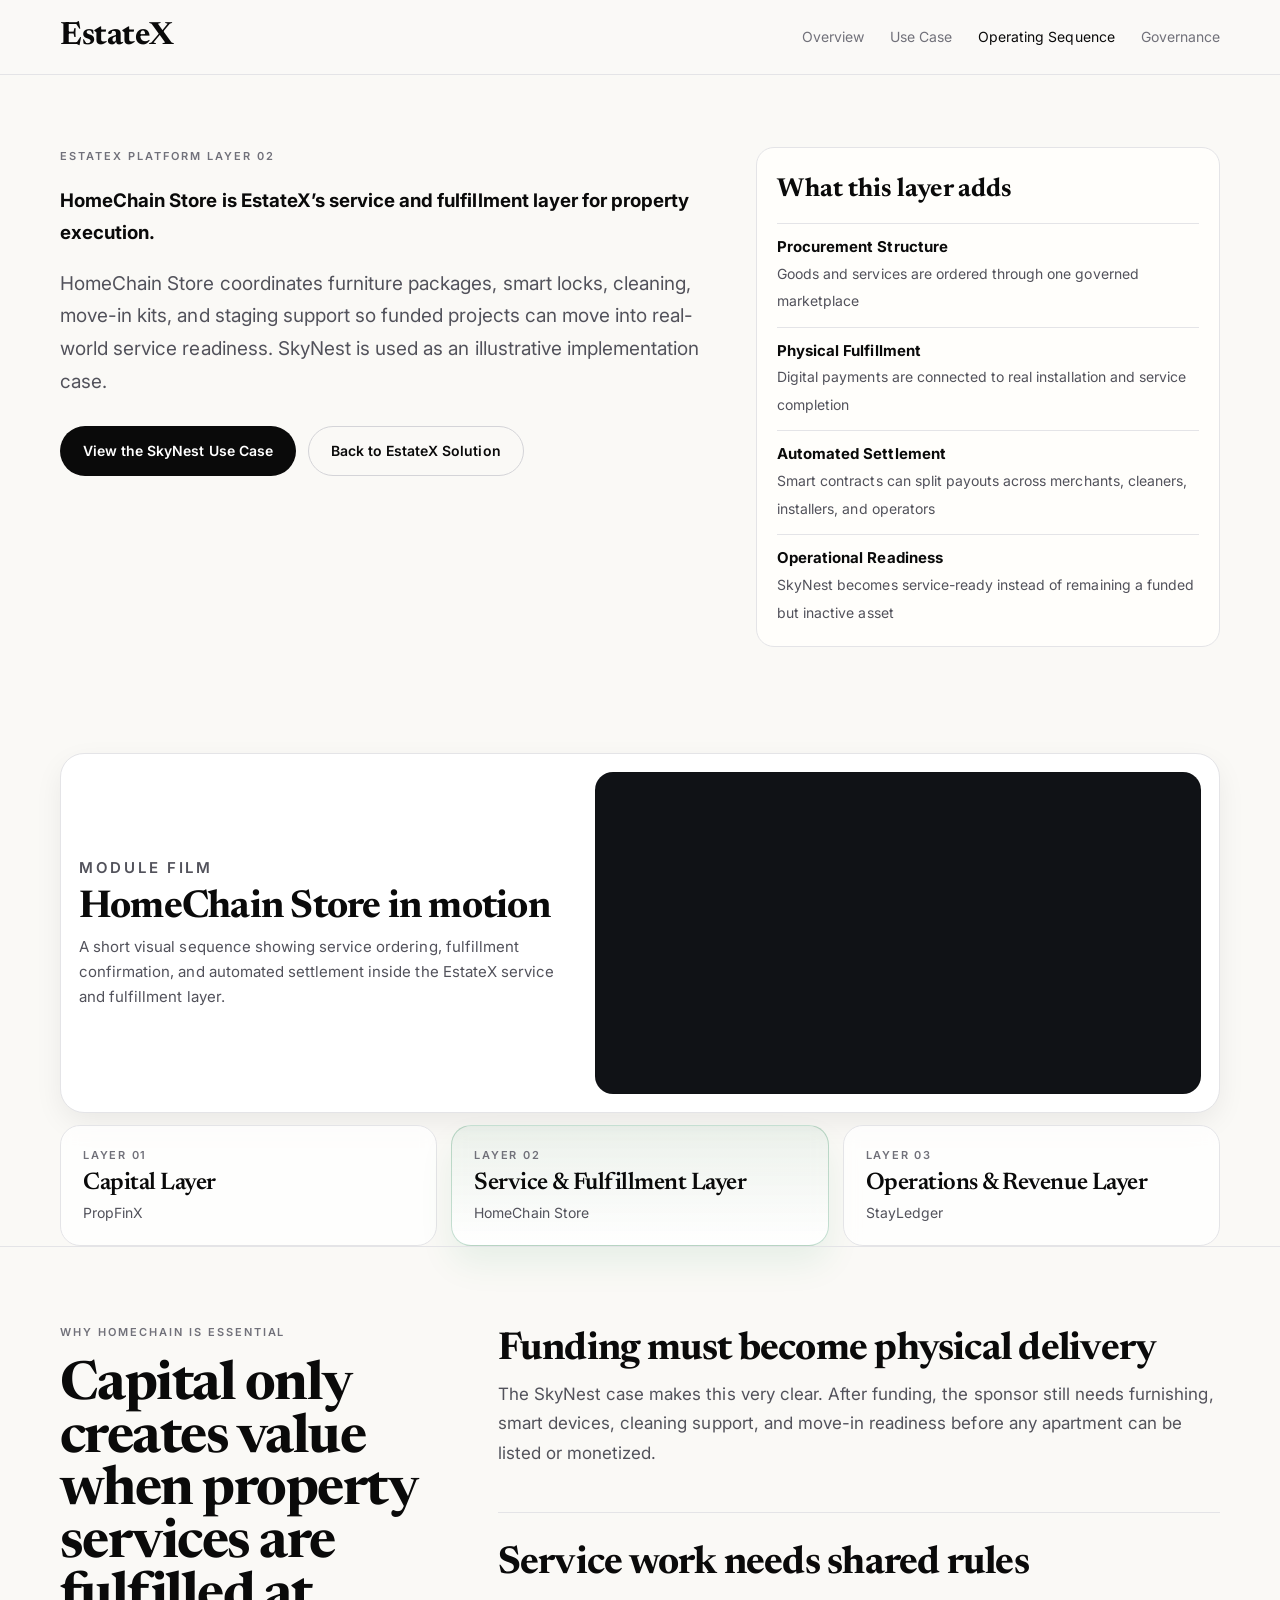
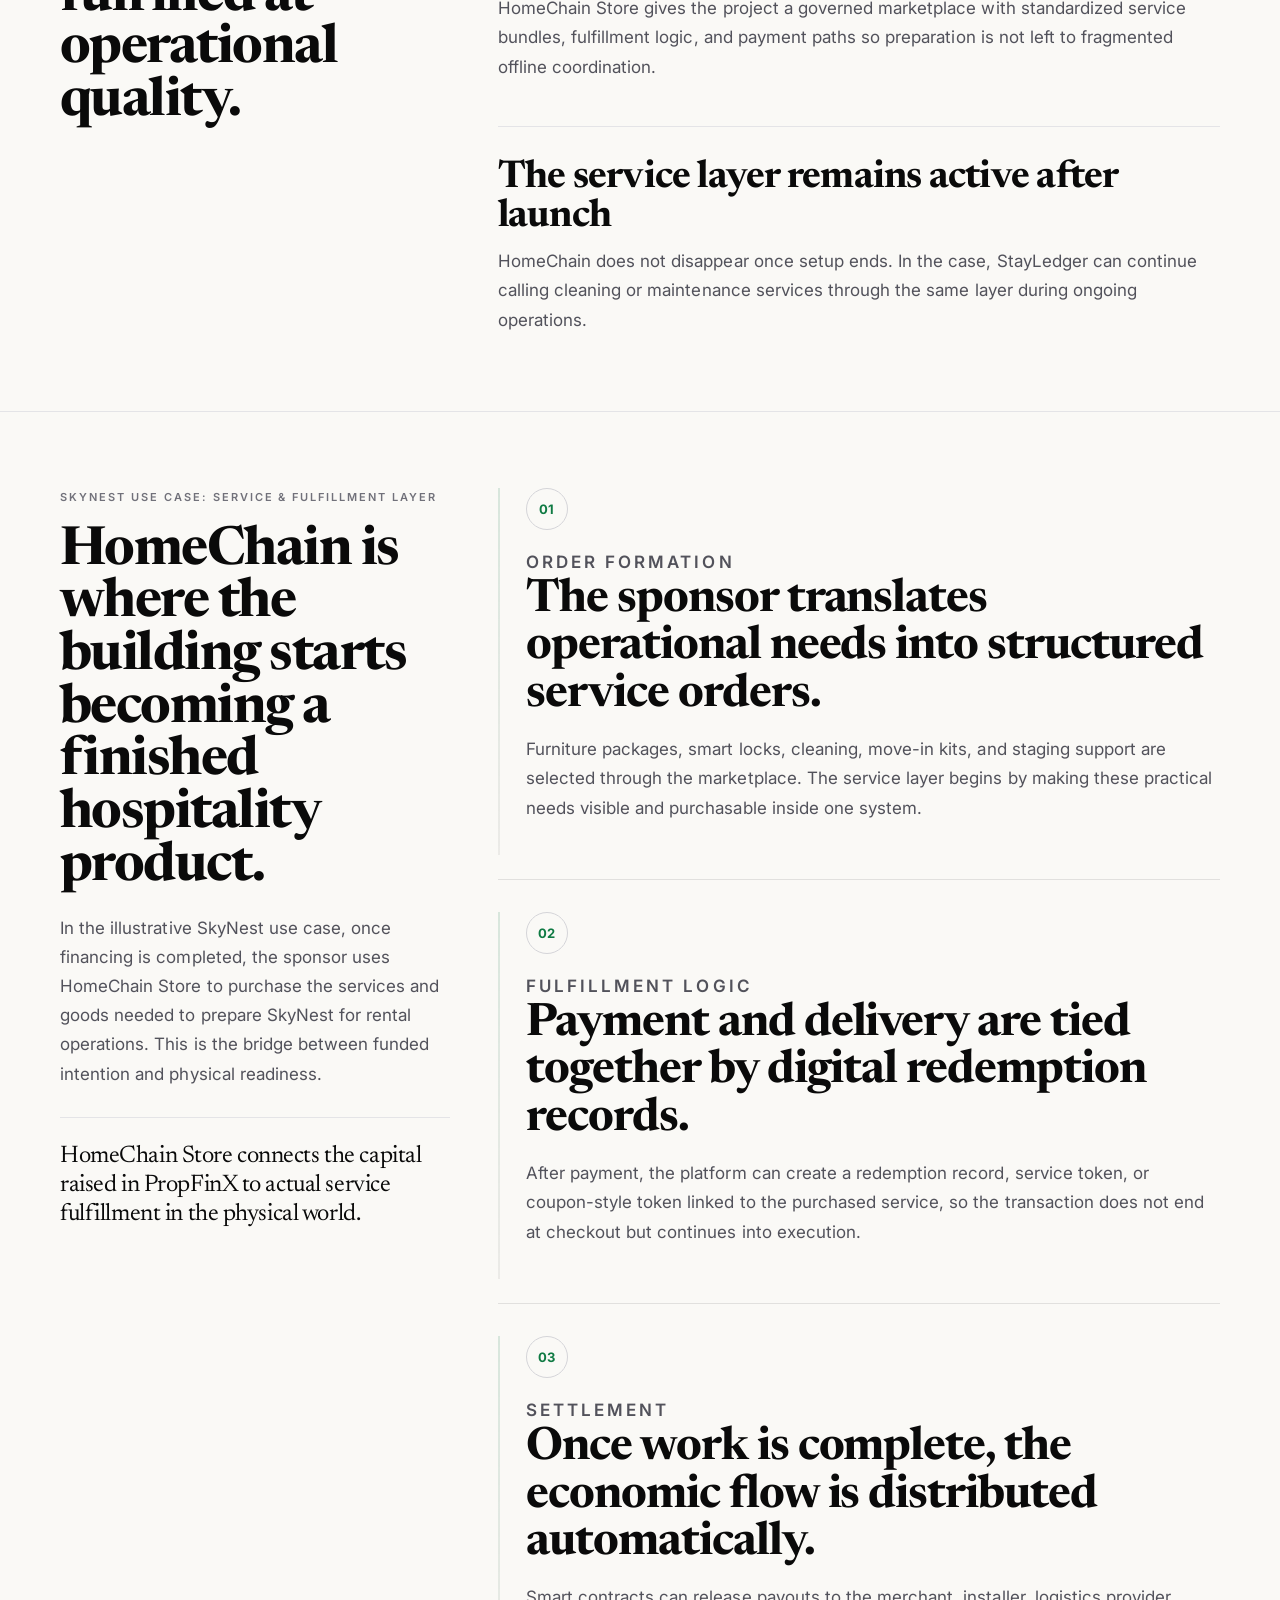
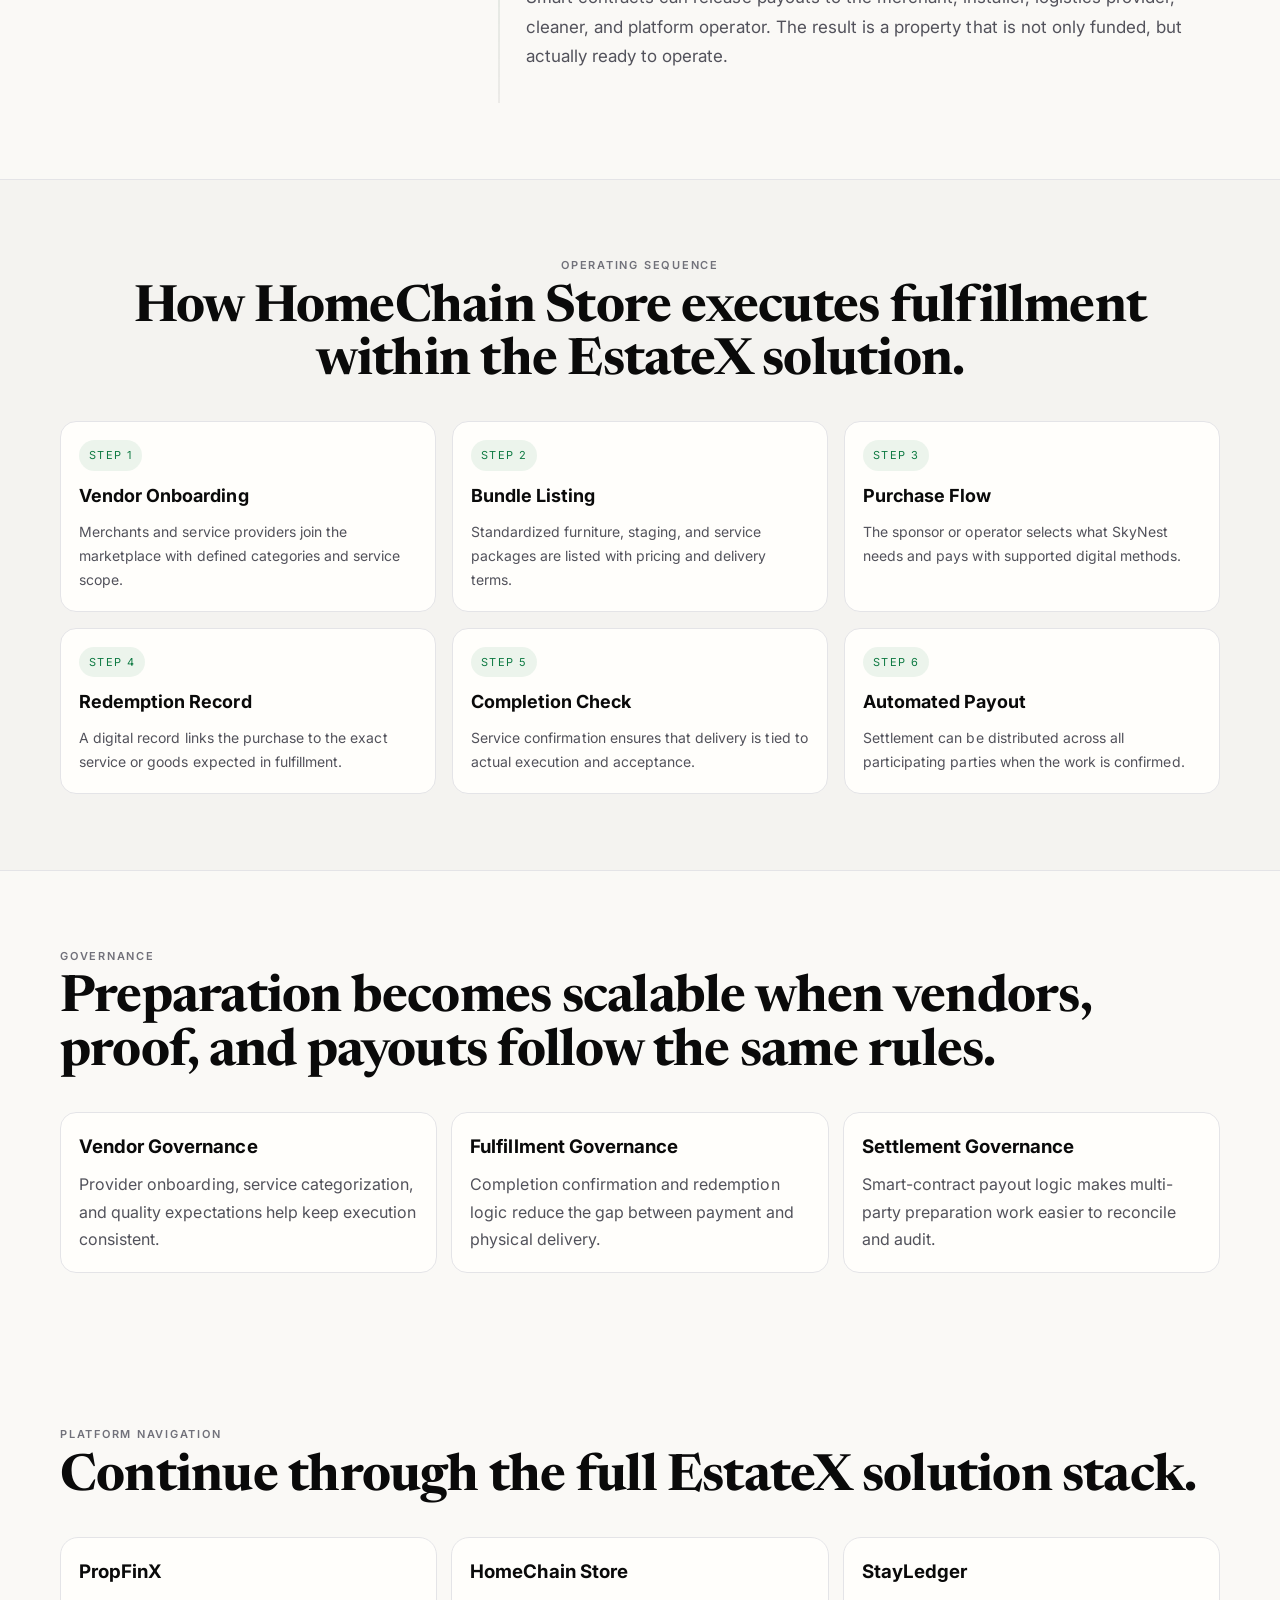
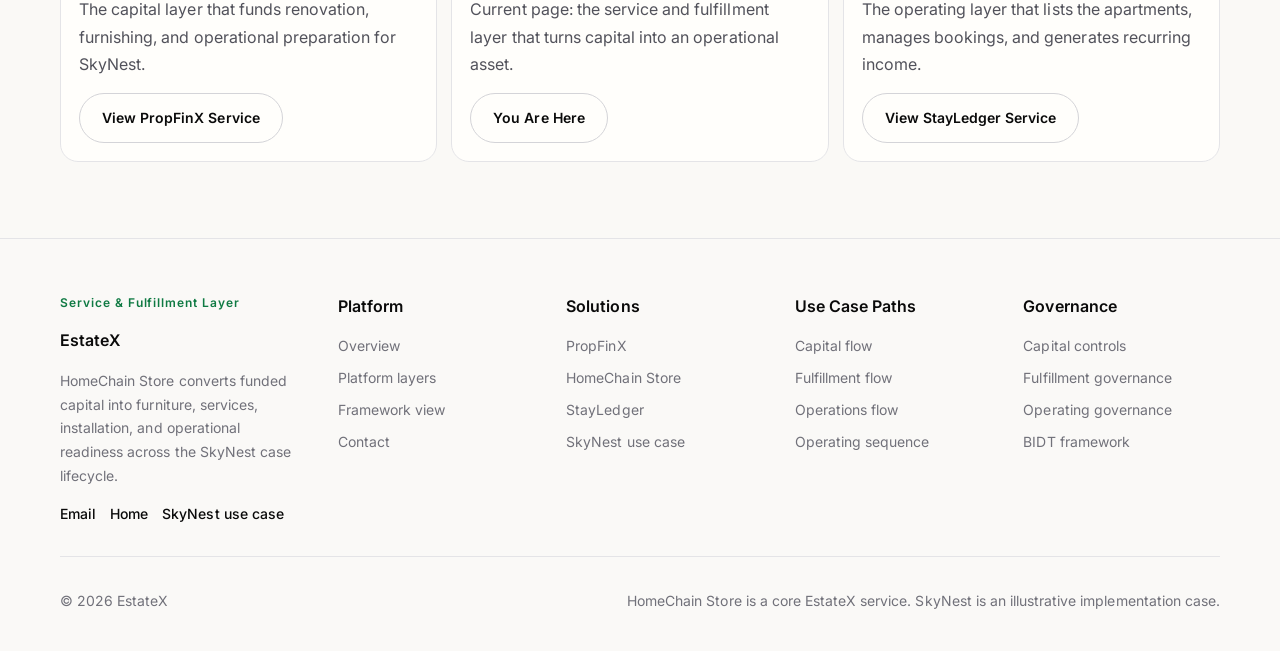
==== commit 573ca88e: "update latest code" ====
--- a/homechain.html
+++ b/homechain.html
@@ -19,7 +19,7 @@
         <a class="brand" href="index.html">EstateX</a>
         <nav class="nav">
           <a href="#overview" class="scroll-link">Overview</a>
-          <a href="#case" class="scroll-link">Case Study</a>
+          <a href="#case" class="scroll-link">Use Case</a>
           <a href="#model" class="scroll-link">Operating Sequence</a>
           <a href="#controls" class="scroll-link">Governance</a>
         </nav>
@@ -32,15 +32,15 @@
         <div class="shell prop-hero-grid">
           <article>
             <p class="eyebrow">EstateX Platform Layer 02</p>
-            <h1>HomeChain Store turns SkyNest from funded property into a usable apartment product.</h1>
+            <h1>HomeChain Store is EstateX’s service and fulfillment layer for property execution.</h1>
             <p class="lead">
-              After financing closes, HomeChain Store becomes the execution layer. It coordinates furniture packages,
-              smart locks, cleaning, move-in kits, and staging support so the building can actually move into
-              real-world service readiness.
+              HomeChain Store coordinates furniture packages, smart locks, cleaning, move-in kits, and staging support
+              so funded projects can move into real-world service readiness. SkyNest is used as an illustrative
+              implementation case.
             </p>
             <div class="hero-actions">
-              <a class="button solid scroll-link" href="#case">Read the Preparation Chapter</a>
-              <a class="button ghost" href="index.html">Back to the Case Study</a>
+              <a class="button solid scroll-link" href="#case">View the SkyNest Use Case</a>
+              <a class="button ghost" href="index.html">Back to EstateX Solution</a>
             </div>
           </article>
           <aside class="prop-kpi">
@@ -55,21 +55,45 @@
         </div>
       </section>
 
+      <section class="section section-tight" data-reveal>
+        <div class="shell module-film premium-card">
+          <div class="module-film-copy">
+            <p class="section-kicker">Module Film</p>
+            <h2>HomeChain Store in motion</h2>
+            <p>
+              A short visual sequence showing service ordering, fulfillment confirmation, and automated settlement
+              inside the EstateX service and fulfillment layer.
+            </p>
+          </div>
+          <div class="module-film-frame">
+            <video
+              class="showcase-video module-video"
+              src="Vidoes/HomeChain%20Store.mp4"
+              autoplay
+              muted
+              loop
+              playsinline
+              preload="metadata"
+            ></video>
+          </div>
+        </div>
+      </section>
+
       <section class="service-stageband section-tight" data-reveal>
         <div class="shell service-stagegrid">
           <a class="service-stage" href="propfinx.html">
             <span>Layer 01</span>
-            <strong>Capital Structuring</strong>
+            <strong>Capital Layer</strong>
             <em>PropFinX</em>
           </a>
           <a class="service-stage is-current" href="homechain.html">
             <span>Layer 02</span>
-            <strong>Asset Preparation</strong>
+            <strong>Service & Fulfillment Layer</strong>
             <em>HomeChain Store</em>
           </a>
           <a class="service-stage" href="stayledger.html">
             <span>Layer 03</span>
-            <strong>Operating Revenue</strong>
+            <strong>Operations & Revenue Layer</strong>
             <em>StayLedger</em>
           </a>
         </div>
@@ -79,7 +103,7 @@
         <div class="shell editorial-split">
           <div class="editorial-heading">
             <p class="section-kicker">Why HomeChain is essential</p>
-            <h2>Capital alone does not create value unless the property becomes ready for real use.</h2>
+            <h2>Capital only creates value when property services are fulfilled at operational quality.</h2>
           </div>
           <div class="editorial-list">
             <article class="editorial-item">
@@ -110,10 +134,11 @@
       <section id="case" class="section" data-reveal>
         <div class="shell editorial-split case-layout">
           <div class="editorial-heading sticky-column">
-            <p class="section-kicker">SkyNest Preparation Chapter</p>
+            <p class="section-kicker">SkyNest Use Case: Service & Fulfillment Layer</p>
             <h2>HomeChain is where the building starts becoming a finished hospitality product.</h2>
             <p class="case-intro">
-              Once financing is completed, the sponsor uses HomeChain Store to purchase the services and goods needed
+              In the illustrative SkyNest use case, once financing is completed, the sponsor uses HomeChain Store to
+              purchase the services and goods needed
               to prepare SkyNest for rental operations. This is the bridge between funded intention and physical
               readiness.
             </p>
@@ -158,7 +183,7 @@
         <div class="shell">
           <header class="section-head text-center">
             <p>Operating Sequence</p>
-            <h2>How HomeChain Store prepares SkyNest for launch.</h2>
+            <h2>How HomeChain Store executes fulfillment within the EstateX solution.</h2>
           </header>
           <div class="icon-theme-grid">
             <article>
@@ -222,23 +247,23 @@
         <div class="shell">
           <header class="section-head">
             <p>Platform Navigation</p>
-            <h2>Continue through the rest of the EstateX case stack.</h2>
+            <h2>Continue through the full EstateX solution stack.</h2>
           </header>
           <div class="module-grid">
             <article>
               <h3>PropFinX</h3>
               <p>The capital layer that funds renovation, furnishing, and operational preparation for SkyNest.</p>
-              <a class="button ghost" href="propfinx.html">Open PropFinX</a>
+              <a class="button ghost" href="propfinx.html">View PropFinX Service</a>
             </article>
             <article>
               <h3>HomeChain Store</h3>
-              <p>Current page: the service marketplace that turns capital into a ready-to-use apartment asset.</p>
+              <p>Current page: the service and fulfillment layer that turns capital into an operational asset.</p>
               <a class="button ghost" href="homechain.html">You Are Here</a>
             </article>
             <article>
               <h3>StayLedger</h3>
               <p>The operating layer that lists the apartments, manages bookings, and generates recurring income.</p>
-              <a class="button ghost" href="stayledger.html">Open StayLedger</a>
+              <a class="button ghost" href="stayledger.html">View StayLedger Service</a>
             </article>
           </div>
         </div>
@@ -249,7 +274,7 @@
       <div class="shell">
         <div class="footer-grid">
           <div class="footer-brand">
-            <p class="footer-badge">Asset Preparation Layer</p>
+            <p class="footer-badge">Service & Fulfillment Layer</p>
             <h3>EstateX</h3>
             <p>
               HomeChain Store converts funded capital into furniture, services, installation, and operational readiness
@@ -258,7 +283,7 @@
             <div class="footer-social">
               <a href="mailto:contact@estatex.io">Email</a>
               <a href="index.html">Home</a>
-              <a href="#case" class="scroll-link">Preparation chapter</a>
+              <a href="#case" class="scroll-link">SkyNest use case</a>
             </div>
           </div>
           <div class="footer-column">
@@ -276,15 +301,15 @@
               <a href="propfinx.html">PropFinX</a>
               <a href="homechain.html">HomeChain Store</a>
               <a href="stayledger.html">StayLedger</a>
-              <a href="index.html#case">SkyNest case study</a>
+              <a href="index.html#case">SkyNest use case</a>
             </div>
           </div>
           <div class="footer-column">
-            <h4>Chapters</h4>
+            <h4>Use Case Paths</h4>
             <div class="footer-links">
-              <a href="propfinx.html#case">Capital chapter</a>
-              <a href="#case" class="scroll-link">Preparation chapter</a>
-              <a href="stayledger.html#case">Operations chapter</a>
+              <a href="propfinx.html#case">Capital flow</a>
+              <a href="#case" class="scroll-link">Fulfillment flow</a>
+              <a href="stayledger.html#case">Operations flow</a>
               <a href="#model" class="scroll-link">Operating sequence</a>
             </div>
           </div>
@@ -300,7 +325,7 @@
         </div>
         <div class="footer-bottom">
           <p>© 2026 EstateX</p>
-          <p>HomeChain Store · Asset preparation for the SkyNest case study.</p>
+          <p>HomeChain Store is a core EstateX service. SkyNest is an illustrative implementation case.</p>
         </div>
       </div>
     </footer>
--- a/styles.css
+++ b/styles.css
@@ -135,6 +135,31 @@
   max-width: 760px;
   font-size: 19px;
   color: var(--ink-600);
+}
+
+.solution-formula {
+  margin-top: 18px;
+  border: 1px solid var(--line);
+  border-radius: 16px;
+  padding: 12px 16px;
+  background: rgba(255, 255, 255, 0.75);
+}
+
+.formula-label {
+  margin: 0 0 4px;
+  color: var(--ink-500);
+  font-size: 11px;
+  font-weight: 600;
+  letter-spacing: 0.15em;
+  text-transform: uppercase;
+}
+
+.formula-expression {
+  margin: 0;
+  color: var(--ink-950);
+  font-size: 15px;
+  font-weight: 600;
+  letter-spacing: -0.01em;
 }
 
 .hero-actions {
@@ -1469,7 +1494,174 @@
   flex-wrap: wrap;
 }
 
+.video-showcase {
+  margin-top: 36px;
+  padding: 18px;
+  display: grid;
+  gap: 16px;
+}
+
+.video-stage {
+  position: relative;
+  border-radius: 20px;
+  overflow: hidden;
+  border: 1px solid rgba(255, 255, 255, 0.24);
+  min-height: clamp(280px, 48vw, 460px);
+  background: #0f1115;
+}
+
+.showcase-stage-video,
+.module-video {
+  width: 100%;
+  height: 100%;
+  object-fit: cover;
+  display: block;
+  transition: opacity 0.34s ease, transform 0.34s ease, filter 0.34s ease;
+}
+
+.showcase-stage-video {
+  min-height: clamp(280px, 48vw, 460px);
+}
+
+.showcase-stage-video.is-switching {
+  opacity: 0.24;
+  transform: scale(1.01);
+  filter: saturate(0.86);
+}
+
+.stage-glow {
+  position: absolute;
+  inset: 0;
+  background:
+    radial-gradient(120% 90% at 88% 8%, rgba(15, 122, 67, 0.26), transparent 60%),
+    linear-gradient(180deg, rgba(5, 5, 5, 0.08), rgba(5, 5, 5, 0.6));
+  pointer-events: none;
+}
+
+.stage-caption {
+  position: absolute;
+  left: 20px;
+  bottom: 18px;
+  right: 20px;
+  display: grid;
+  gap: 2px;
+}
+
+.stage-caption p {
+  margin: 0;
+  color: rgba(255, 255, 255, 0.78);
+  font-size: 11px;
+  letter-spacing: 0.15em;
+  text-transform: uppercase;
+  font-weight: 600;
+}
+
+.stage-caption h3 {
+  margin: 0;
+  color: #ffffff;
+  font-family: "Newsreader", "Georgia", serif;
+  font-size: clamp(28px, 3.2vw, 42px);
+  line-height: 1;
+  letter-spacing: -0.02em;
+}
+
+.stage-progress {
+  position: absolute;
+  left: 20px;
+  right: 20px;
+  bottom: 12px;
+  height: 3px;
+  background: rgba(255, 255, 255, 0.24);
+  border-radius: 999px;
+  overflow: hidden;
+}
+
+.stage-progress span {
+  display: block;
+  width: 0%;
+  height: 100%;
+  background: linear-gradient(90deg, rgba(15, 122, 67, 0.75), rgba(255, 255, 255, 0.92));
+  transition: width 0.14s linear;
+}
+
+.video-selector {
+  display: grid;
+  grid-template-columns: repeat(4, minmax(0, 1fr));
+  gap: 10px;
+}
+
+.video-chip {
+  border: 1px solid var(--line);
+  background: rgba(255, 255, 255, 0.74);
+  border-radius: 999px;
+  min-height: 42px;
+  font-size: 13px;
+  font-weight: 600;
+  color: var(--ink-600);
+  transition: all 0.22s ease;
+}
+
+.video-chip:hover,
+.video-chip.is-active {
+  border-color: rgba(15, 122, 67, 0.26);
+  color: var(--ink-950);
+  background: rgba(15, 122, 67, 0.08);
+}
+
+.video-chip.is-active {
+  box-shadow: inset 0 0 0 1px rgba(15, 122, 67, 0.18);
+}
+
+.module-film {
+  margin-top: 18px;
+  display: grid;
+  grid-template-columns: minmax(220px, 0.9fr) minmax(0, 1.1fr);
+  gap: 20px;
+  padding: 18px;
+}
+
+.module-film-copy {
+  display: grid;
+  align-content: center;
+  gap: 8px;
+}
+
+.module-film-copy h2 {
+  margin: 0;
+  font-family: "Newsreader", "Georgia", serif;
+  font-size: clamp(30px, 3vw, 44px);
+  line-height: 1;
+  letter-spacing: -0.02em;
+}
+
+.module-film-copy p {
+  margin: 0;
+  color: var(--ink-600);
+  line-height: 1.65;
+  font-size: 15px;
+}
+
+.module-film-frame {
+  border-radius: 18px;
+  overflow: hidden;
+  border: 1px solid rgba(10, 10, 10, 0.12);
+  min-height: clamp(220px, 32vw, 320px);
+  background: #101216;
+}
+
+.module-video {
+  min-height: clamp(220px, 32vw, 320px);
+}
+
 @media (max-width: 980px) {
+  .video-selector {
+    grid-template-columns: repeat(2, minmax(0, 1fr));
+  }
+
+  .module-film {
+    grid-template-columns: 1fr;
+  }
+
   .footer-grid {
     grid-template-columns: repeat(2, minmax(0, 1fr));
   }
@@ -1488,4 +1680,24 @@
     grid-template-columns: 1fr;
     gap: 24px;
   }
-}
+
+  .video-selector {
+    grid-template-columns: 1fr;
+  }
+
+  .stage-caption {
+    left: 14px;
+    right: 14px;
+    bottom: 14px;
+  }
+
+  .stage-caption h3 {
+    font-size: 26px;
+  }
+
+  .stage-progress {
+    left: 14px;
+    right: 14px;
+    bottom: 10px;
+  }
+}
